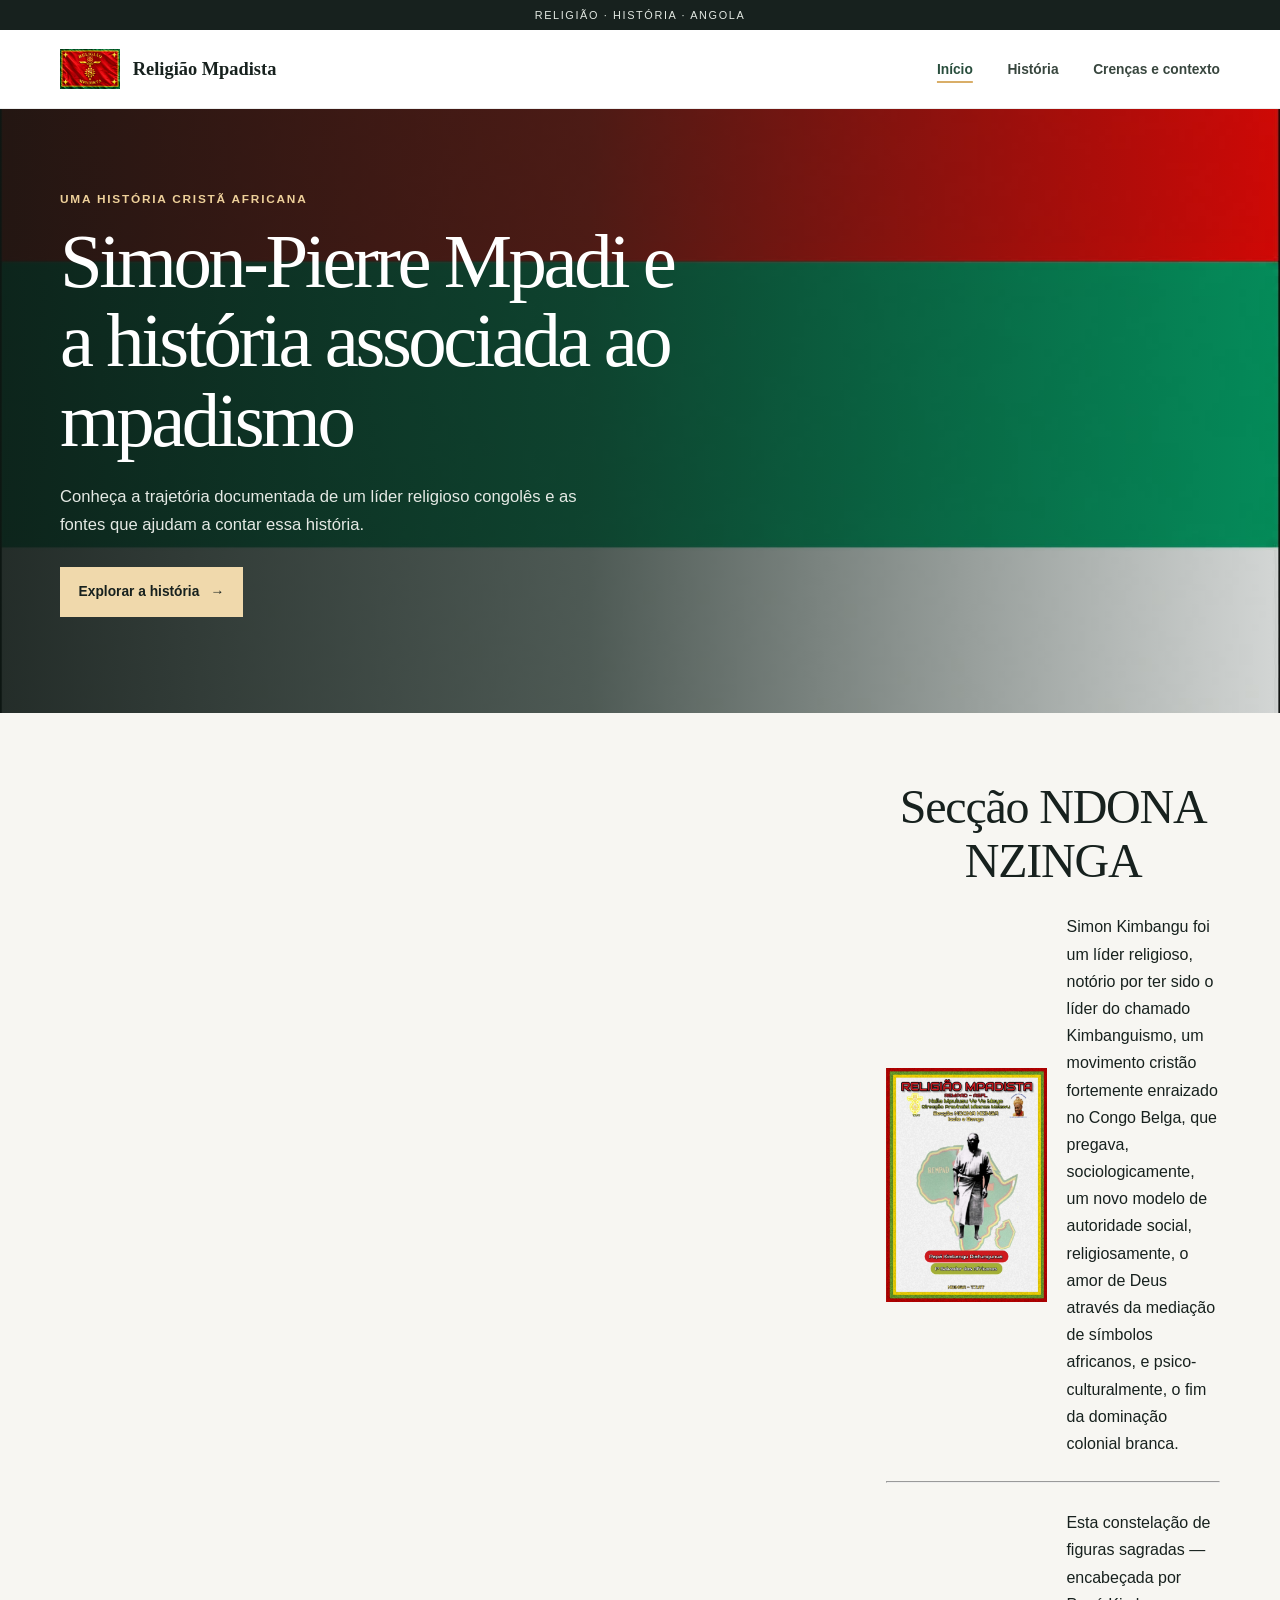
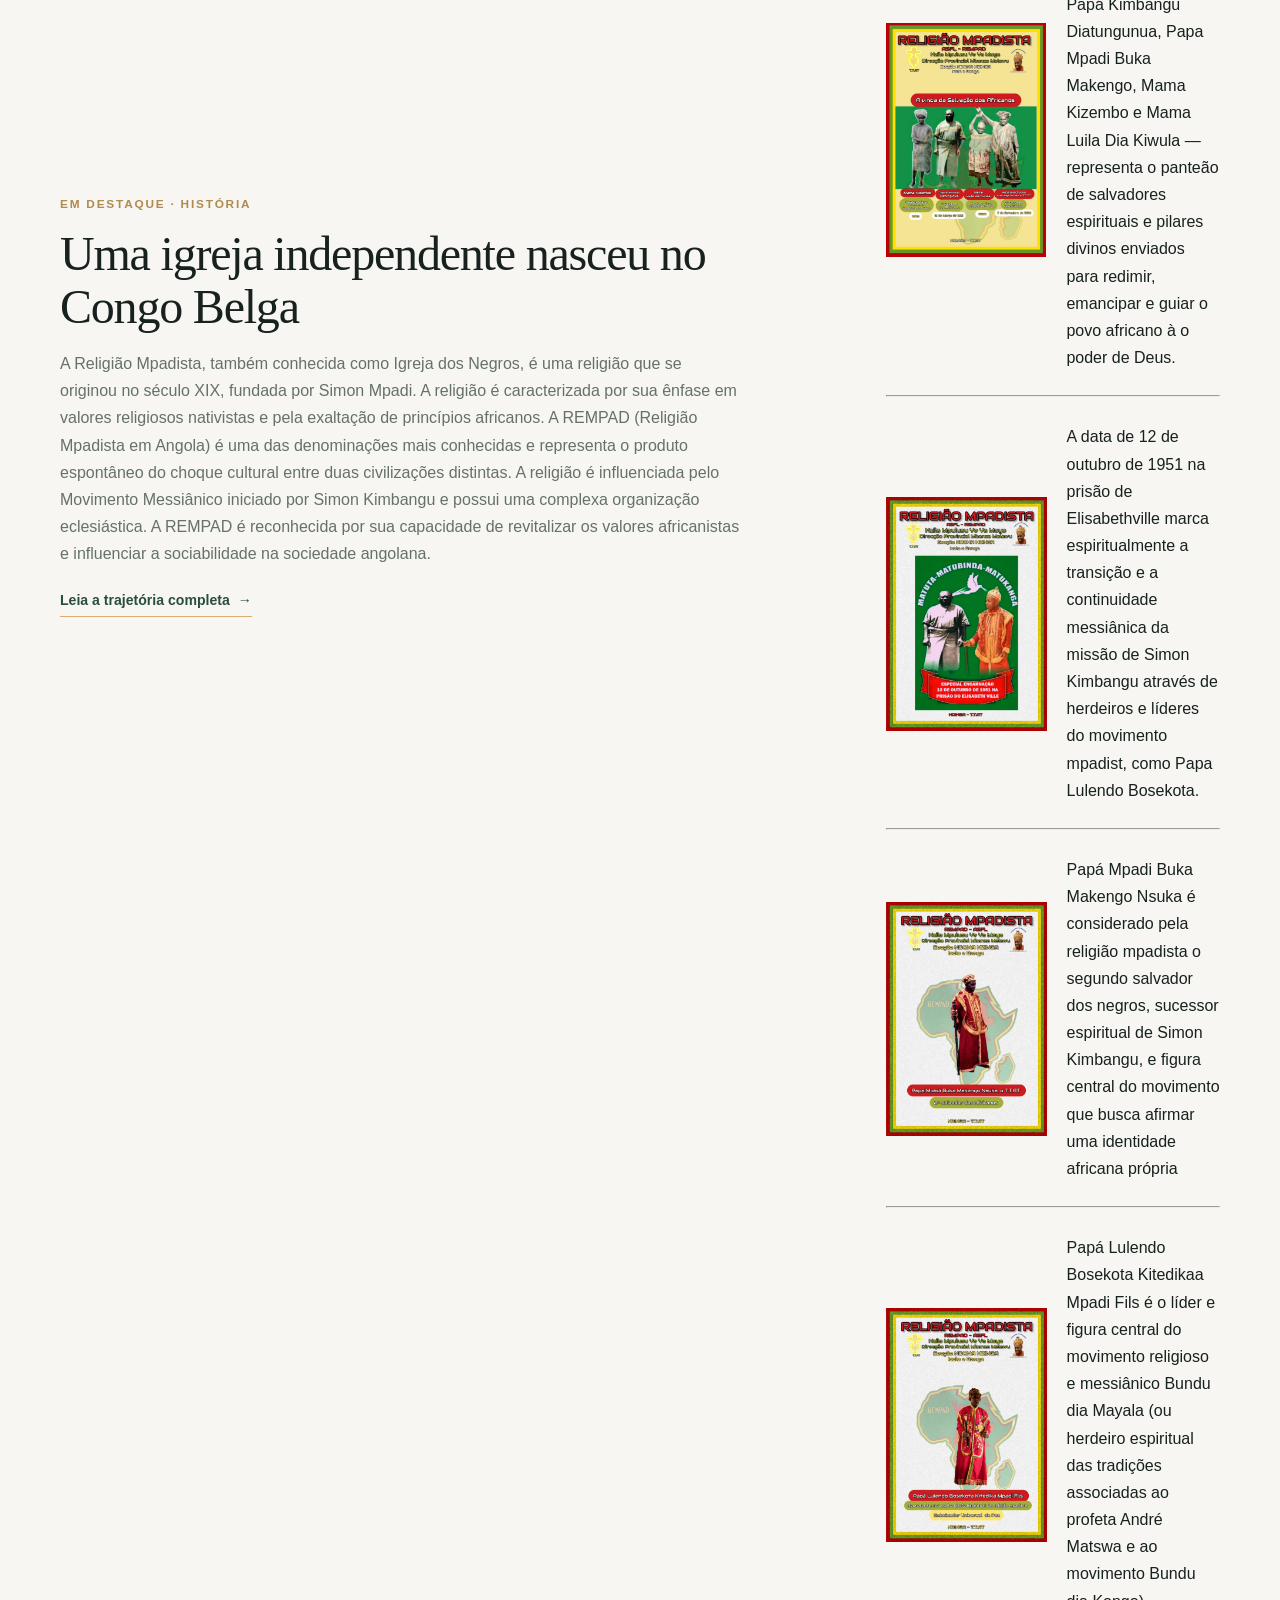
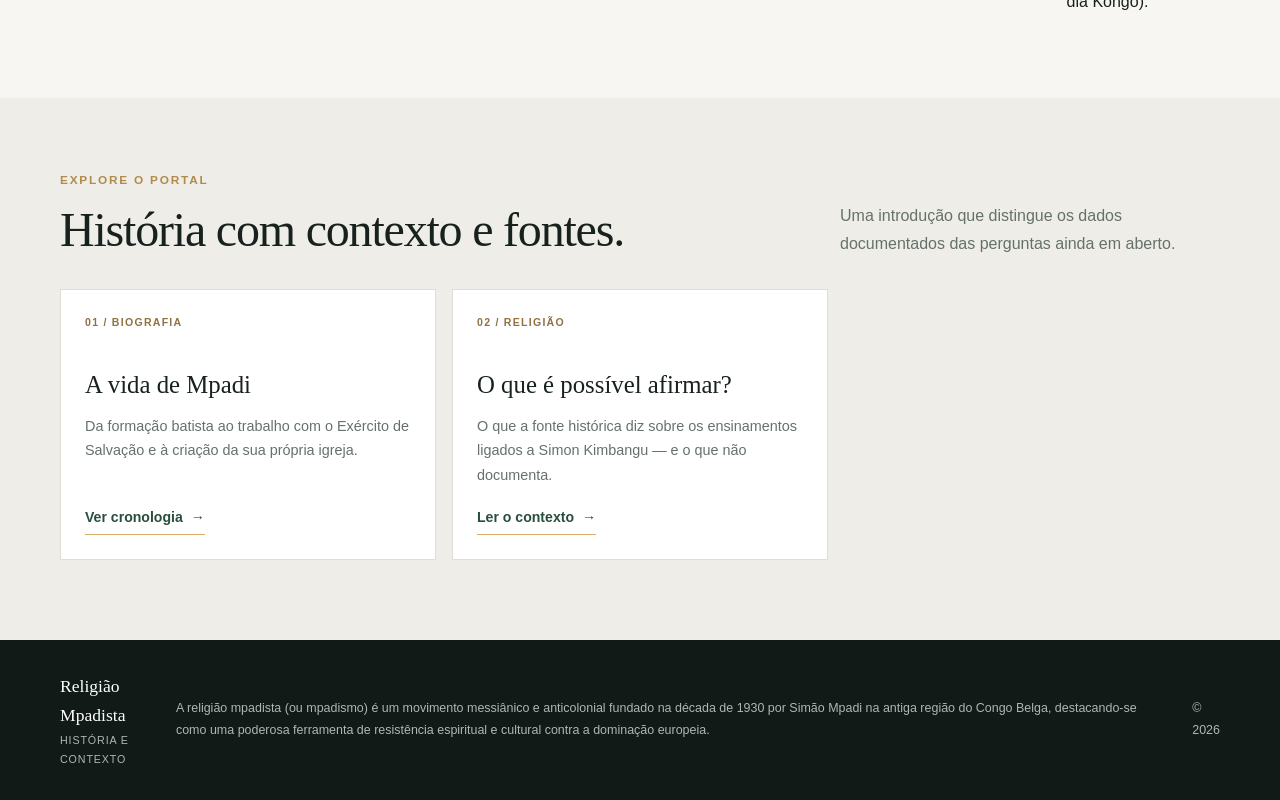
==== index.html @ f5feffe5 "k" ====
<!DOCTYPE html>
<html lang="pt">
<head>
    <meta charset="UTF-8">
    <meta name="viewport" content="width=device-width, initial-scale=1">
    <meta name="theme-color" content="#17211e">
    <meta name="description" content="Portal introdutório sobre Simon-Pierre Mpadi e a história do movimento mpadista, com fontes e contexto.">
    <title>Mpadismo — História, contexto e fontes</title>
    <link rel="stylesheet" href="style.css">
    <script src="script.js" defer></script>
</head>
<body>
    <a class="skip-link" href="#conteudo">Saltar para o conteúdo</a>
    <div class="topbar">RELIGIÃO · HISTÓRIA · ANGOLA</div>
    <header class="site-header">
        <nav class="nav-wrap" aria-label="Navegação principal">
            <a class="brand" href="index.html" aria-label="Mpadismo, página inicial">
                <span class="brand-mark"><img class="imglogo" src="Informações/Mpadista/WhatsApp Image 2026-10-21 at 21.23.29 (1).jpeg" alt=""></span>
                <span class="brand-name">Religião Mpadista</span>
            </a>
            <button class="menu-toggle" type="button" aria-expanded="false" aria-controls="menu-principal">Menu</button>
            <ul class="nav-links" id="menu-principal">
                <li><a href="index.html" aria-current="page">Início</a></li>
                <li><a href="historia.html">História</a></li>
                <li><a href="crencas.html">Crenças e contexto</a></li>
                
            </ul>
        </nav>
    </header>

    <main id="conteudo">
        <section class="hero">
            <img class="hero-image" src="Informações/Mpadista/WhatsApp Image 2026-10-21 at 21.23.34.jpeg" alt="Vista do rio Congo a partir de Kinshasa" fetchpriority="high">
            <div class="hero-shade"></div>
            <div class="hero-content">
                <p class="eyebrow">Uma história cristã africana</p>
                <h1>Simon-Pierre Mpadi e a história associada ao mpadismo</h1>
                <p>Conheça a trajetória documentada de um líder religioso congolês e as fontes que ajudam a contar essa história.</p>
                <a class="button button-gold" href="historia.html">Explorar a história <span aria-hidden="true">→</span></a>
            </div>
            
        </section>

        <section class="lead-section page-width" aria-labelledby="lead-title">
            <article class="lead-story">
                <div>
                    <p class="section-kicker">Em destaque · História</p>
                    <h2 id="lead-title">Uma igreja independente nasceu no Congo Belga</h2>
                    <p>A Religião Mpadista, também conhecida como Igreja dos Negros, é uma religião que se originou no século XIX, fundada por Simon Mpadi. A religião é caracterizada por sua ênfase em valores religiosos nativistas e pela exaltação de princípios africanos. A REMPAD (Religião Mpadista em Angola) é uma das denominações mais conhecidas e representa o produto espontâneo do choque cultural entre duas civilizações distintas. A religião é influenciada pelo Movimento Messiânico iniciado por Simon Kimbangu e possui uma complexa organização eclesiástica. A REMPAD é reconhecida por sua capacidade de revitalizar os valores africanistas e influenciar a sociabilidade na sociedade angolana. 
                    </p>
                    <a class="text-link" href="historia.html">Leia a trajetória completa <span aria-hidden="true">→</span></a>
                </div>
                <div>
                    
                    <h2 class="nzinga">Secção NDONA NZINGA</h2>
                    <section class="secimg">
                        <img class="imgf" src="Informações/Mpadista/WhatsApp Image 2026-10-21 at 21.23.28.jpeg" alt="">
                        
                        <p>Simon Kimbangu foi um líder religioso, notório por ter sido o líder do chamado Kimbanguismo, um movimento cristão fortemente enraizado no Congo Belga, que pregava, sociologicamente, um novo modelo de autoridade social, religiosamente, o amor de Deus através da mediação de símbolos africanos, e psico-culturalmente, o fim da dominação colonial branca.</p>
                    </section>
                    <hr>
                    <section class="secimg">
                        <img class="imgf" src="Informações/Mpadista/WhatsApp Image 2026-10-21 at 21.23.29 (2).jpeg" alt="">
                        <p>Esta constelação de figuras sagradas — encabeçada por Papá Kimbangu Diatungunua, Papa Mpadi Buka Makengo, Mama Kizembo e Mama Luila Dia Kiwula — representa o panteão de salvadores espirituais e pilares divinos enviados para redimir, emancipar e guiar o povo africano à o poder de Deus.</p>
                    </section>
                    <hr>
                    <section class="secimg">
                        <img class="imgf" src="Informações/Mpadista/WhatsApp Image 2026-10-21 at 21.23.29.jpeg" alt="">
                        <p>A data de 12 de outubro de 1951 na prisão de Elisabethville marca espiritualmente a transição e a continuidade messiânica da missão de Simon Kimbangu através de herdeiros e líderes do movimento mpadist, como Papa Lulendo Bosekota.</p>
                    </section>
                    <hr>
                    <section class="secimg">
                        <img class="imgf" src="Informações/Mpadista/WhatsApp Image 2026-10-21 at 21.23.30 (1).jpeg" alt="">
                        <p>Papá Mpadi Buka Makengo Nsuka é considerado pela religião mpadista o segundo salvador dos negros, sucessor espiritual de Simon Kimbangu, e figura central do movimento que busca afirmar uma identidade africana própria </p>
                    </section>
                    <hr>
                    <section class="secimg">
                        <img class="imgf" src="Informações/Mpadista/WhatsApp Image 2026-10-21 at 21.23.30.jpeg" alt="">
                        <p>Papá Lulendo Bosekota Kitedikaa Mpadi Fils é o líder e figura central do movimento religioso e messiânico Bundu dia Mayala (ou herdeiro espiritual das tradições associadas ao profeta André Matswa e ao movimento Bundu dia Kongo).</p>
                    </section>
                    
                </div>
            </article>
        </section>

        <section class="topics-section">
            <div class="page-width">
                <div class="section-heading">
                    <div>
                        <p class="section-kicker">Explore o portal</p>
                        <h2>História com contexto e fontes.</h2>
                    </div>
                    <p>Uma introdução que distingue os dados documentados das perguntas ainda em aberto.</p>
                </div>
                <div class="card-grid">
                    <article class="topic-card">
                        <span class="card-index">01 / BIOGRAFIA</span>
                        <h3>A vida de Mpadi</h3>
                        <p>Da formação batista ao trabalho com o Exército de Salvação e à criação da sua própria igreja.</p>
                        <a class="text-link" href="historia.html">Ver cronologia <span aria-hidden="true">→</span></a>
                    </article>
                    <article class="topic-card">
                        <span class="card-index">02 / RELIGIÃO</span>
                        <h3>O que é possível afirmar?</h3>
                        <p>O que a fonte histórica diz sobre os ensinamentos ligados a Simon Kimbangu — e o que não documenta.</p>
                        <a class="text-link" href="crencas.html">Ler o contexto <span aria-hidden="true">→</span></a>
                    </article>
                </div>
            </div>
        </section>

    </main>

    <footer class="site-footer">
        <div class="page-width footer-inner">
            <a class="footer-brand" href="index.html">Religião Mpadista <span>História e contexto</span></a>
            <p>A religião mpadista (ou mpadismo) é um movimento messiânico e anticolonial fundado na década de 1930 por Simão Mpadi na antiga região do Congo Belga, destacando-se como uma poderosa ferramenta de resistência espiritual e cultural contra a dominação europeia.</p>
            <p>© <span data-current-year>2026</span></p>
        </div>
    </footer>
</body>
</html>
---- style.css ----
:root {
    color-scheme: light;
    --ink: #1b2521;
    --muted: #65716a;
    --paper: #f7f6f2;
    --white: #fff;
    --green: #294e3d;
    --green-dark: #17211e;
    --gold: #d9ae68;
    --line: #e5e2da;
    --serif: Georgia, "Times New Roman", serif;
    --sans: "Segoe UI", Arial, sans-serif;
}

*,
*::before,
*::after {
    box-sizing: border-box;
}

html {
    scroll-behavior: smooth;
    scroll-padding-top: 6rem;
}

body {
    margin: 0;
    color: var(--ink);
    background: var(--paper);
    font-family: var(--sans);
    line-height: 1.7;
}

a {
    color: inherit;
}

a:focus-visible,
button:focus-visible {
    outline: 3px solid var(--gold);
    outline-offset: 4px;
}

.skip-link {
    position: fixed;
    z-index: 10;
    top: 0.75rem;
    left: 0.75rem;
    padding: 0.65rem 1rem;
    transform: translateY(-160%);
    color: var(--white);
    background: var(--green-dark);
}

.skip-link:focus {
    transform: translateY(0);
}

.topbar {
    padding: 0.35rem 1.5rem;
    color: #e2e8e2;
    background: var(--green-dark);
    font-size: 0.68rem;
    letter-spacing: 0.15em;
    text-align: center;
}

.site-header {
    position: sticky;
    z-index: 5;
    top: 0;
    border-bottom: 1px solid rgb(23 33 30 / 8%);
    background: rgb(255 255 255 / 97%);
    backdrop-filter: blur(12px);
}

.nav-wrap,
.page-width {
    width: min(1160px, calc(100% - 3rem));
    margin: auto;
}

.nav-wrap {
    display: flex;
    min-height: 78px;
    align-items: center;
    justify-content: space-between;
    gap: 2rem;
}

.brand {
    display: inline-flex;
    align-items: center;
    gap: 0.8rem;
    text-decoration: none;
}

.brand-mark {
    display: grid;
    font-size: 1.3rem;
}

.brand-name {
    display: grid;
    color: var(--green-dark);
    font-family: var(--serif);
    font-size: 1.15rem;
    font-weight: 700;
    line-height: 1.1;
}

.brand-name small {
    margin-top: 0.3rem;
    color: var(--muted);
    font-family: var(--sans);
    font-size: 0.6rem;
    font-weight: 500;
    letter-spacing: 0.14em;
    text-transform: uppercase;
}

.nav-links {
    display: flex;
    margin: 0;
    padding: 0;
    align-items: center;
    gap: clamp(1rem, 2.7vw, 2.2rem);
    list-style: none;
}

.nav-links a {
    color: #38463e;
    font-size: 0.86rem;
    font-weight: 600;
    text-decoration: none;
}

.nav-links a:hover,
.nav-links a[aria-current="page"] {
    color: var(--green);
}

.nav-links a[aria-current="page"] {
    text-decoration: underline;
    text-decoration-color: var(--gold);
    text-decoration-thickness: 2px;
    text-underline-offset: 7px;
}

.menu-toggle {
    display: none;
    padding: 0.55rem 0.75rem;
    border: 1px solid var(--line);
    color: var(--ink);
    background: var(--white);
    font: inherit;
    cursor: pointer;
}

.hero {
    position: relative;
    display: grid;
    min-height: 570px;
    overflow: hidden;
    align-items: center;
    color: var(--white);
    background: var(--green-dark);
}

.hero-image,
.hero-shade {
    position: absolute;
    inset: 0;
    width: 100%;
    height: 100%;
}

.hero-image {
    object-fit: cover;
    object-position: center 52%;
}

.hero-shade {
    background: linear-gradient(90deg, rgb(14 24 20 / 91%) 0%, rgb(19 35 28 / 75%) 46%, rgb(19 35 28 / 18%) 100%);
}

.hero-content {
    position: relative;
    z-index: 1;
    width: min(1160px, calc(100% - 3rem));
    margin: auto;
    padding: 5rem 0 6rem;
}

.hero-content > * {
    max-width: 650px;
}

.eyebrow,
.section-kicker {
    margin: 0 0 0.8rem;
    color: #b08a4e;
    font-size: 0.74rem;
    font-weight: 700;
    letter-spacing: 0.15em;
    text-transform: uppercase;
}

.hero .eyebrow {
    color: #eed09a;
}

h1,
h2,
h3 {
    font-family: var(--serif);
    font-weight: 500;
}

.hero h1 {
    margin: 0;
    font-size: clamp(2.8rem, 6vw, 5rem);
    letter-spacing: -0.045em;
    line-height: 1.04;
}

.hero-content > p:not(.eyebrow) {
    max-width: 540px;
    margin: 1.35rem 0 1.75rem;
    color: #e4e9e4;
    font-size: 1.04rem;
}

.button {
    display: inline-flex;
    min-height: 46px;
    padding: 0.75rem 1.1rem;
    align-items: center;
    justify-content: center;
    gap: 0.7rem;
    border: 1px solid transparent;
    font-size: 0.86rem;
    font-weight: 700;
    text-decoration: none;
    transition: background-color 160ms ease, color 160ms ease;
}

.button-gold {
    color: var(--green-dark);
    background: #f0d9ac;
}

.button-gold:hover {
    background: var(--white);
}

.button-dark {
    color: var(--white);
    background: var(--green);
}

.button-dark:hover {
    background: var(--green-dark);
}

.image-credit {
    position: absolute;
    z-index: 1;
    right: 1.5rem;
    bottom: 0.6rem;
    max-width: min(500px, calc(100% - 3rem));
    margin: 0;
    color: #edf0ed;
    font-size: 0.67rem;
    text-align: right;
}

.image-credit a {
    text-decoration-color: #f0d9ac;
    text-underline-offset: 2px;
}

.lead-section {
    padding-top: 4.2rem;
    padding-bottom: 4.2rem;
}

.lead-story {
    display: grid;
    grid-template-columns: 1.5fr 0.65fr;
    gap: 3.5rem;
    align-items: center;
}

.lead-story h2,
.section-heading h2,
.article-hero h1,
.explainer-block h2,
.sources-content h2 {
    margin: 0;
    color: var(--green-dark);
    font-size: clamp(2rem, 4vw, 3rem);
    letter-spacing: -0.025em;
    line-height: 1.12;
}

.lead-story > div > p:not(.section-kicker) {
    max-width: 680px;
    margin: 1rem 0 1.15rem;
    color: var(--muted);
}

.text-link {
    display: inline-flex;
    padding-bottom: 0.2rem;
    align-items: center;
    gap: 0.5rem;
    border-bottom: 1px solid var(--gold);
    color: var(--green);
    font-size: 0.88rem;
    font-weight: 700;
    text-decoration: none;
}

.text-link:hover {
    color: var(--green-dark);
}

.fact-box {
    padding: 1.4rem 1.5rem;
    border-left: 3px solid var(--gold);
    background: #eeede7;
}

.fact-year {
    color: var(--green);
    font-family: var(--serif);
    font-size: 2.8rem;
    line-height: 1;
}

.fact-box p {
    margin: 0.65rem 0;
    color: #56625b;
    font-size: 0.88rem;
}

.fact-box a {
    color: var(--green);
    font-size: 0.77rem;
    font-weight: 700;
}

.topics-section {
    padding: 4.5rem 0 5rem;
    background: #eeede7;
}

.section-heading {
    display: flex;
    margin-bottom: 2rem;
    align-items: end;
    justify-content: space-between;
    gap: 2rem;
}

.section-heading > p {
    max-width: 380px;
    margin: 0;
    color: var(--muted);
}

.card-grid {
    display: grid;
    grid-template-columns: repeat(3, 1fr);
    gap: 1rem;
}

.topic-card {
    display: flex;
    min-height: 250px;
    padding: 1.5rem;
    flex-direction: column;
    align-items: flex-start;
    border: 1px solid #dfddd5;
    background: var(--white);
}

.card-index {
    color: #927142;
    font-size: 0.66rem;
    font-weight: 700;
    letter-spacing: 0.12em;
}

.topic-card h3 {
    margin: 2rem 0 0.5rem;
    color: var(--green-dark);
    font-size: 1.55rem;
}

.topic-card p {
    flex: 1;
    margin: 0 0 1.2rem;
    color: var(--muted);
    font-size: 0.9rem;
}

.quote-strip {
    padding: 3.5rem 0;
    color: #e5ebe5;
    background: var(--green);
}

.quote-inner {
    display: grid;
    grid-template-columns: 0.55fr 1.4fr 0.8fr;
    gap: 2rem;
    align-items: center;
}

.quote-inner .section-kicker {
    margin: 0;
    color: #f0d9ac;
}

.quote-inner blockquote {
    margin: 0;
    color: var(--white);
    font-family: var(--serif);
    font-size: clamp(1.45rem, 2.5vw, 2rem);
    line-height: 1.2;
}

.quote-inner > p:last-child {
    margin: 0;
    color: #d0dbd2;
    font-size: 0.84rem;
}

.site-footer {
    padding: 2rem 0;
    color: #d1d8d2;
    background: #111a17;
}

.footer-inner {
    display: flex;
    align-items: center;
    justify-content: space-between;
    gap: 1.5rem;
}

.footer-brand {
    color: var(--white);
    font-family: var(--serif);
    font-size: 1.1rem;
    text-decoration: none;
}

.footer-brand span {
    display: block;
    color: #aeb8b0;
    font-family: var(--sans);
    font-size: 0.67rem;
    letter-spacing: 0.08em;
    text-transform: uppercase;
}

.footer-inner p {
    margin: 0;
    color: #aeb8b0;
    font-size: 0.78rem;
}

.article-hero {
    padding: 4.5rem 0 3.75rem;
    background: #eeede7;
}

.article-hero h1 {
    max-width: 850px;
    font-size: clamp(2.5rem, 5vw, 4rem);
}

.article-hero > div > p:last-child {
    max-width: 740px;
    margin: 1rem 0 0;
    color: var(--muted);
    font-size: 1rem;
}

.article-layout {
    display: grid;
    padding-top: 3.5rem;
    padding-bottom: 5rem;
    grid-template-columns: minmax(0, 2fr) minmax(240px, 0.9fr);
    gap: clamp(2rem, 6vw, 5rem);
    align-items: start;
}

.article-body {
    min-width: 0;
}

.article-intro {
    margin: 0 0 2rem;
    color: #37463e;
    font-family: var(--serif);
    font-size: 1.4rem;
    line-height: 1.5;
}

.timeline {
    border-top: 1px solid var(--line);
}

.timeline-item {
    display: grid;
    padding: 1.35rem 0;
    grid-template-columns: 125px 1fr;
    gap: 1rem;
    border-bottom: 1px solid var(--line);
}

.timeline-date {
    padding-top: 0.15rem;
    color: #947342;
    font-size: 0.78rem;
    font-weight: 700;
    letter-spacing: 0.05em;
}

.timeline-item h2 {
    margin: 0 0 0.35rem;
    color: var(--green-dark);
    font-family: var(--serif);
    font-size: 1.35rem;
}

.timeline-item p,
.explainer-block p,
.fact-check p,
.sources-content p {
    margin: 0;
    color: var(--muted);
    font-size: 0.94rem;
}

.editorial-note,
.fact-check {
    margin-top: 2rem;
    padding: 1.4rem 1.5rem;
    border-left: 3px solid var(--gold);
    background: #eeede7;
}

.editorial-note h2,
.fact-check h2 {
    margin: 0 0 0.55rem;
    color: var(--green-dark);
    font-family: var(--serif);
    font-size: 1.35rem;
}

.editorial-note p {
    margin: 0;
    color: #59645d;
    font-size: 0.88rem;
}

.source-line {
    margin: 2rem 0 0;
    padding-top: 1rem;
    border-top: 1px solid var(--line);
    color: var(--muted);
    font-size: 0.82rem;
}

.source-line a {
    color: var(--green);
    font-weight: 700;
}

.article-aside {
    display: grid;
    gap: 1.25rem;
}

.side-photo {
    margin: 0;
    background: var(--white);
}

.side-photo img {
    display: block;
    width: 100%;
    aspect-ratio: 4 / 3;
    object-fit: cover;
}

.side-photo figcaption {
    padding: 0.75rem 0.85rem;
    color: var(--muted);
    font-size: 0.69rem;
    line-height: 1.55;
}

.side-photo figcaption a {
    color: var(--green);
}

.aside-card {
    padding: 1.25rem;
    border: 1px solid var(--line);
    background: var(--white);
}

.aside-card h2 {
    margin: 0 0 1rem;
    color: var(--green-dark);
    font-family: var(--serif);
    font-size: 1.35rem;
}

.explainer-block {
    padding: 1.5rem 0;
    border-top: 1px solid var(--line);
}

.explainer-block h2 {
    margin-bottom: 0.8rem;
    font-size: 1.75rem;
}

.explainer-block p + p {
    margin-top: 0.8rem;
}

.fact-check ul,
.editorial-policy ul {
    margin: 0 0 1rem;
    padding-left: 1.3rem;
    color: #59645d;
    font-size: 0.9rem;
}

.fact-check li + li,
.editorial-policy li + li {
    margin-top: 0.55rem;
}

.sources-content {
    display: grid;
    max-width: 900px;
    padding-top: 3.5rem;
    padding-bottom: 5rem;
    gap: 1.25rem;
}

.source-card,
.bibliography,
.editorial-policy {
    padding: clamp(1.3rem, 3vw, 2rem);
    border: 1px solid var(--line);
    background: var(--white);
}

.sources-content h2 {
    margin-bottom: 0.85rem;
    font-size: 2rem;
}

.source-card .citation {
    margin: 1rem 0;
    padding: 1rem;
    background: #f3f2ed;
    color: #45534b;
    font-size: 0.87rem;
}

.source-note,
.updated-note {
    margin-top: 1rem !important;
    font-size: 0.79rem !important;
}

.reference-list {
    margin: 1rem 0 0;
    padding-left: 1.3rem;
    color: #56625b;
    font-size: 0.9rem;
}

.reference-list li + li {
    margin-top: 0.75rem;
}

.editorial-policy .updated-note {
    padding-top: 0.85rem;
    border-top: 1px solid var(--line);
}

.imgf {
    height: 26vh;
    max-width: 250px;
}

.secimg {
    display: flex;
    align-items: center;
    gap: 20px;
    color: var(--green-dark);
    margin-top: 10px;
}

.nzinga {
    color: var(--muted);
    text-align: center;
}

.imglogo {
    display: flex;
    height: 40px;
    width: 60px;
}

@media (max-width: 760px) {
    .nav-wrap,
    .page-width {
        width: min(100% - 2rem, 1160px);
    }

    .nav-wrap {
        min-height: 68px;
    }

    .menu-toggle {
        display: inline-block;
    }

    .nav-links {
        position: absolute;
        top: 100%;
        right: 0;
        left: 0;
        display: none;
        padding: 0.65rem 1.25rem 1.2rem;
        flex-direction: column;
        align-items: stretch;
        gap: 0;
        border-top: 1px solid var(--line);
        background: var(--white);
    }

    .nav-links.is-open {
        display: flex;
    }

    .nav-links li {
        border-bottom: 1px solid var(--line);
    }

    .nav-links a,
    .nav-links a[aria-current="page"] {
        display: block;
        padding: 0.8rem 0.25rem;
        text-decoration: none;
    }

    .hero {
        min-height: 520px;
    }

    .hero-content {
        width: min(100% - 2rem, 1160px);
        padding: 4rem 0 5rem;
    }

    .hero-shade {
        background: linear-gradient(90deg, rgb(14 24 20 / 88%), rgb(19 35 28 / 55%));
    }

    .image-credit {
        right: 1rem;
        max-width: calc(100% - 2rem);
        font-size: 0.6rem;
    }

    .lead-story,
    .article-layout {
        grid-template-columns: 1fr;
        gap: 1.5rem;
    }

    .lead-section {
        padding-top: 3rem;
        padding-bottom: 3rem;
    }

    .fact-box {
        max-width: none;
    }

    .section-heading {
        align-items: start;
        flex-direction: column;
        gap: 0.7rem;
    }

    .card-grid {
        grid-template-columns: 1fr;
    }

    .topic-card {
        min-height: 210px;
    }

    .topic-card h3 {
        margin-top: 1.3rem;
    }

    .quote-inner {
        grid-template-columns: 1fr;
        gap: 0.7rem;
    }

    .footer-inner {
        align-items: start;
        flex-direction: column;
        gap: 0.8rem;
    }

    .article-hero {
        padding: 3.2rem 0;
    }

    .article-layout,
    .sources-content {
        padding-top: 2rem;
        padding-bottom: 3.5rem;
    }

    .timeline-item {
        grid-template-columns: 95px 1fr;
        gap: 0.5rem;
    }
}

@media (prefers-reduced-motion: reduce) {
    html {
        scroll-behavior: auto;
    }

    *,
    *::before,
    *::after {
        transition-duration: 0.01ms !important;
    }
}
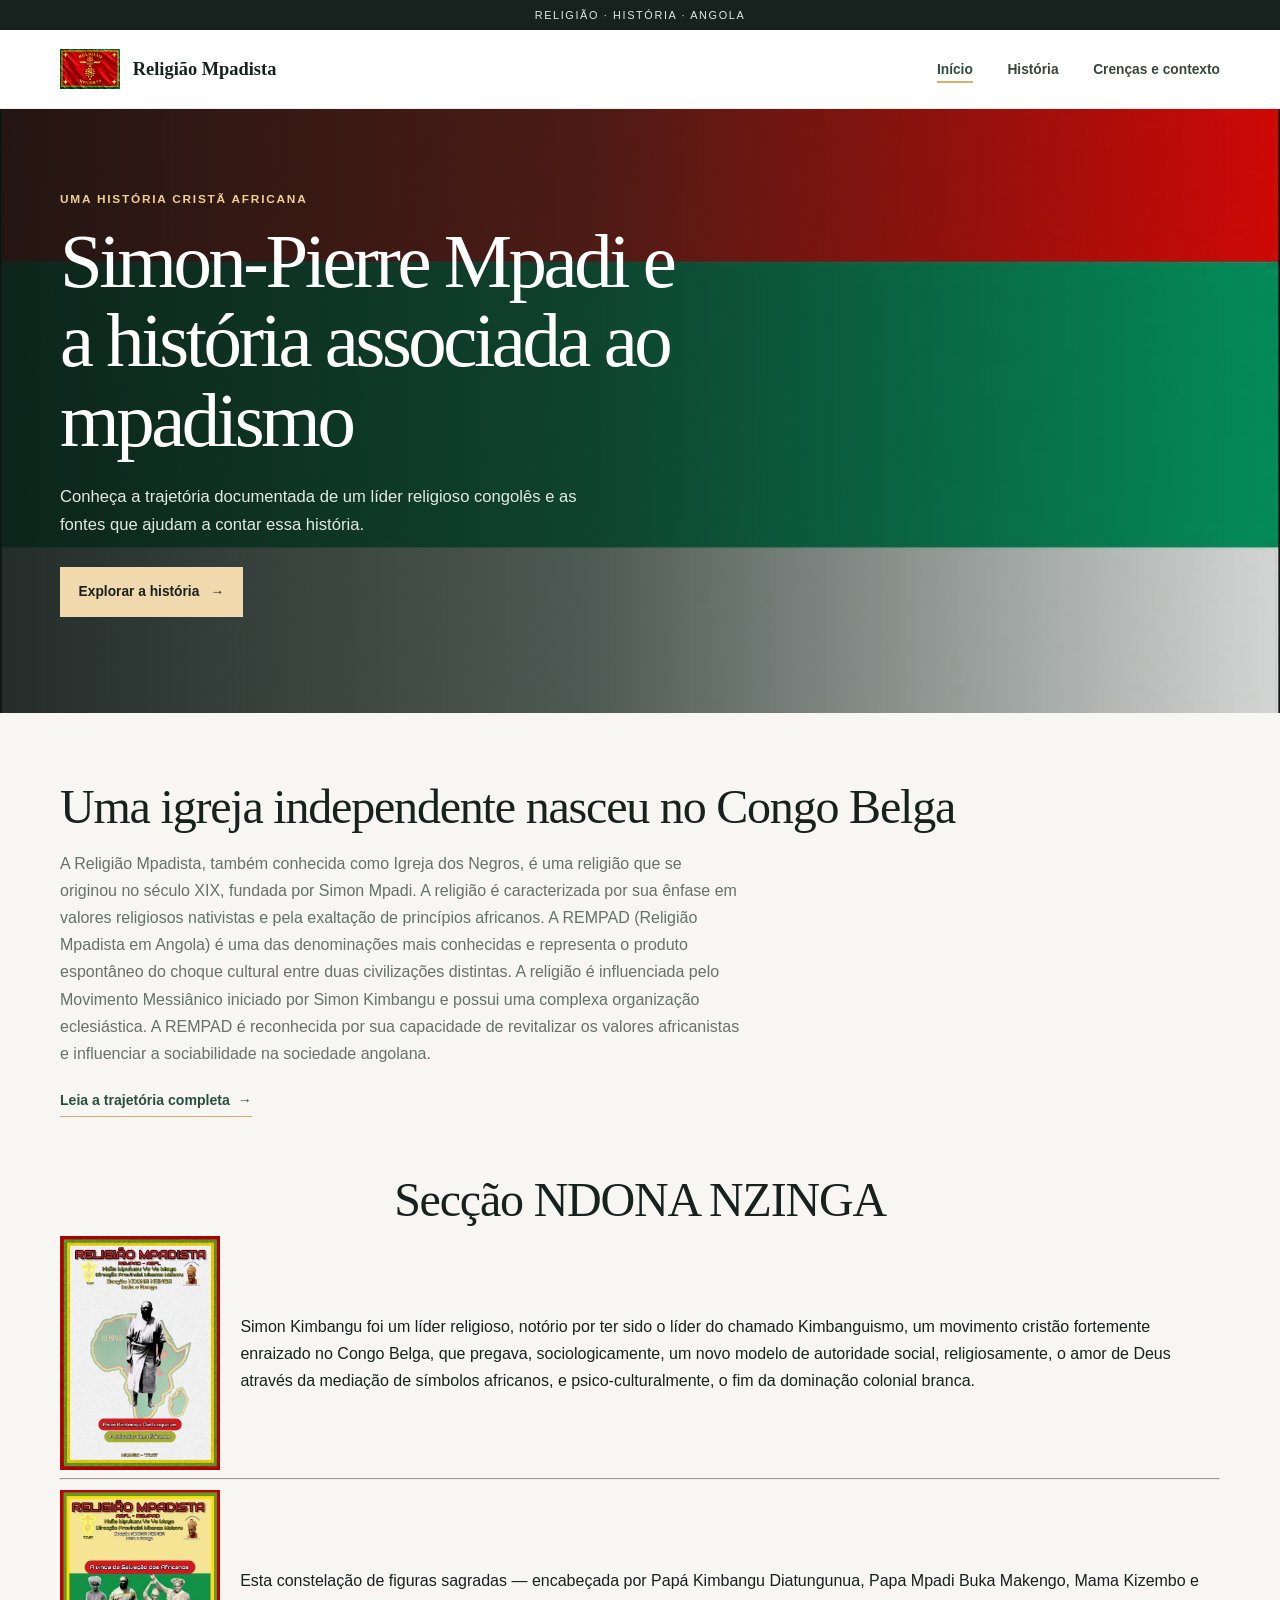
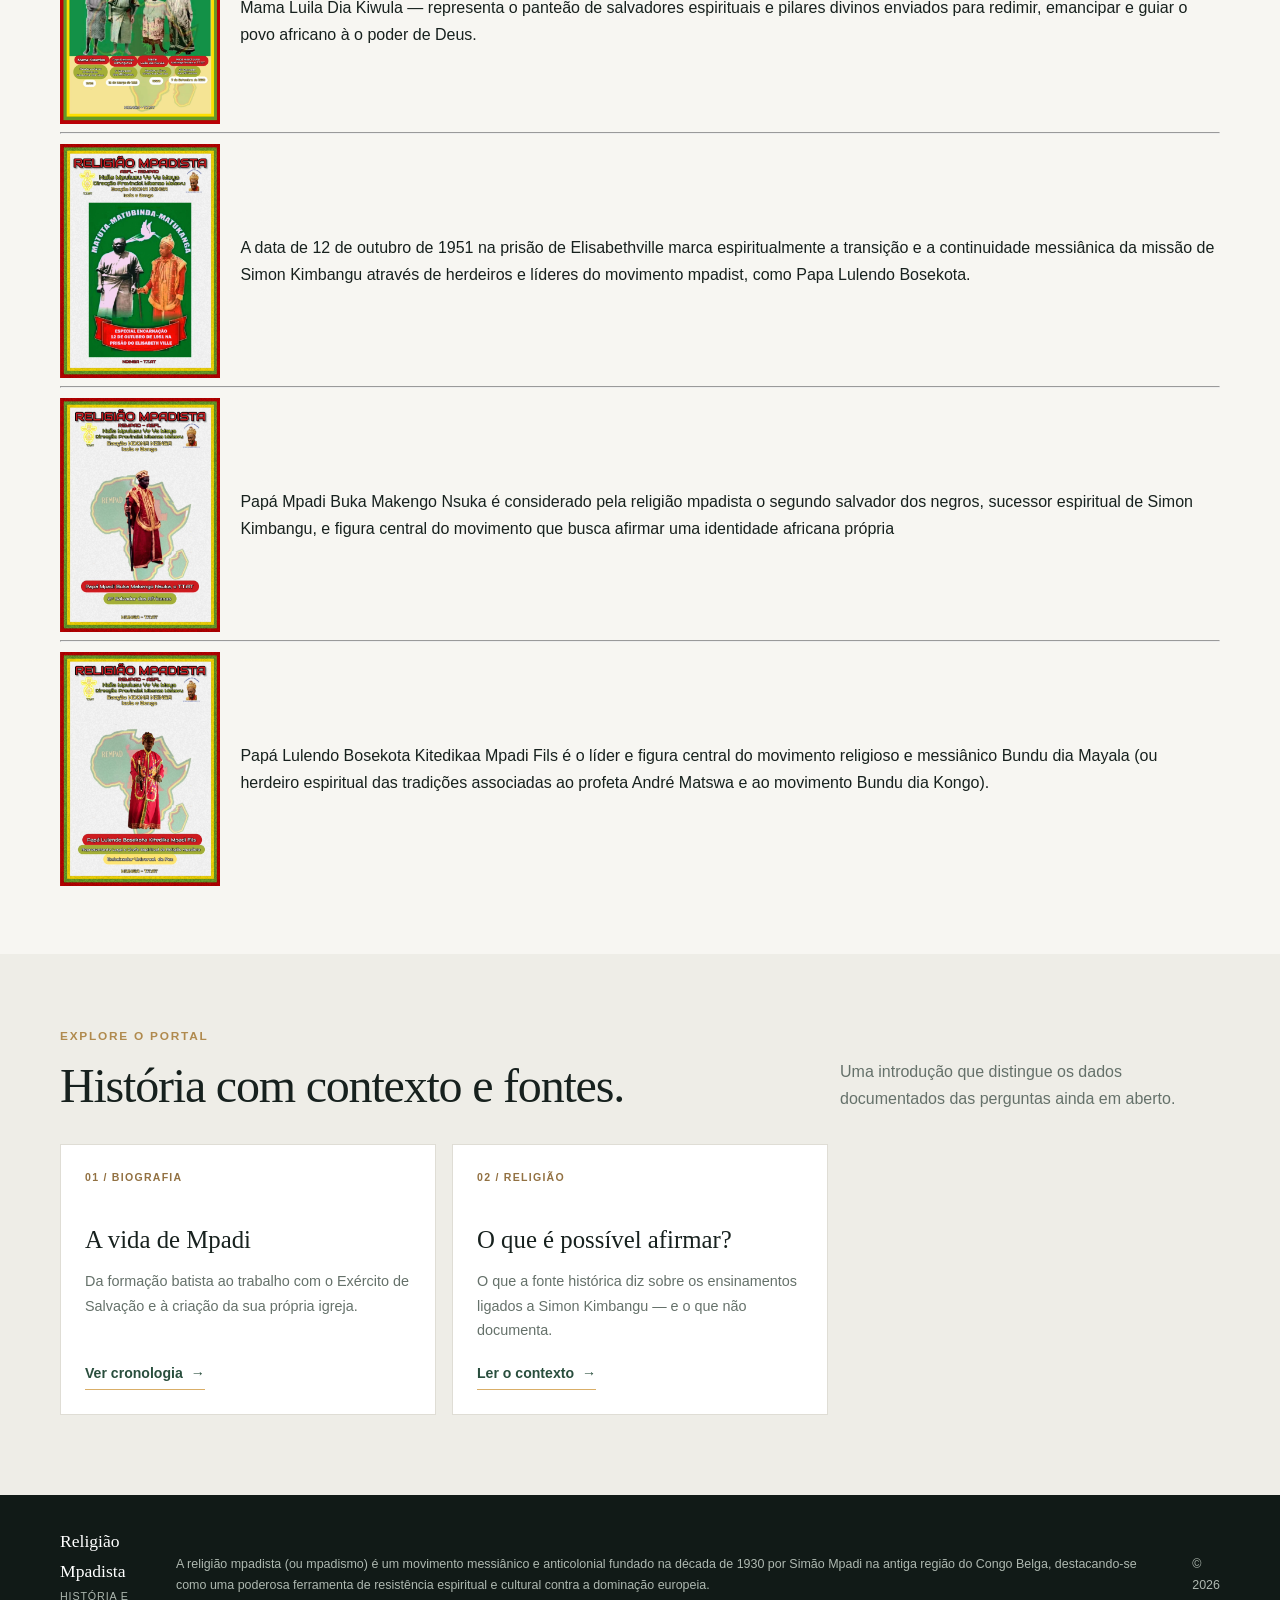
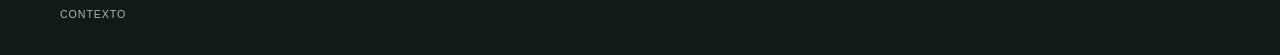
==== commit 02ecf264: "Mpadista Upd" ====
--- a/index.html
+++ b/index.html
@@ -44,7 +44,6 @@
         <section class="lead-section page-width" aria-labelledby="lead-title">
             <article class="lead-story">
                 <div>
-                    <p class="section-kicker">Em destaque · História</p>
                     <h2 id="lead-title">Uma igreja independente nasceu no Congo Belga</h2>
                     <p>A Religião Mpadista, também conhecida como Igreja dos Negros, é uma religião que se originou no século XIX, fundada por Simon Mpadi. A religião é caracterizada por sua ênfase em valores religiosos nativistas e pela exaltação de princípios africanos. A REMPAD (Religião Mpadista em Angola) é uma das denominações mais conhecidas e representa o produto espontâneo do choque cultural entre duas civilizações distintas. A religião é influenciada pelo Movimento Messiânico iniciado por Simon Kimbangu e possui uma complexa organização eclesiástica. A REMPAD é reconhecida por sua capacidade de revitalizar os valores africanistas e influenciar a sociabilidade na sociedade angolana. 
                     </p>
@@ -52,7 +51,7 @@
                 </div>
                 <div>
                     
-                    <h2 class="nzinga">Secção NDONA NZINGA</h2>
+                    <h2 class="nzinga" class="lead-section page-width">Secção NDONA NZINGA</h2>
                     <section class="secimg">
                         <img class="imgf" src="Informações/Mpadista/WhatsApp Image 2026-10-21 at 21.23.28.jpeg" alt="">
                         
--- a/style.css
+++ b/style.css
@@ -287,7 +287,7 @@
 
 .lead-story {
     display: grid;
-    grid-template-columns: 1.5fr 0.65fr;
+    grid-template-columns: 1.5fr;
     gap: 3.5rem;
     align-items: center;
 }
@@ -715,11 +715,13 @@
 }
 
 .nzinga {
+    
     color: var(--muted);
     text-align: center;
 }
 
 .imglogo {
+    
     display: flex;
     height: 40px;
     width: 60px;
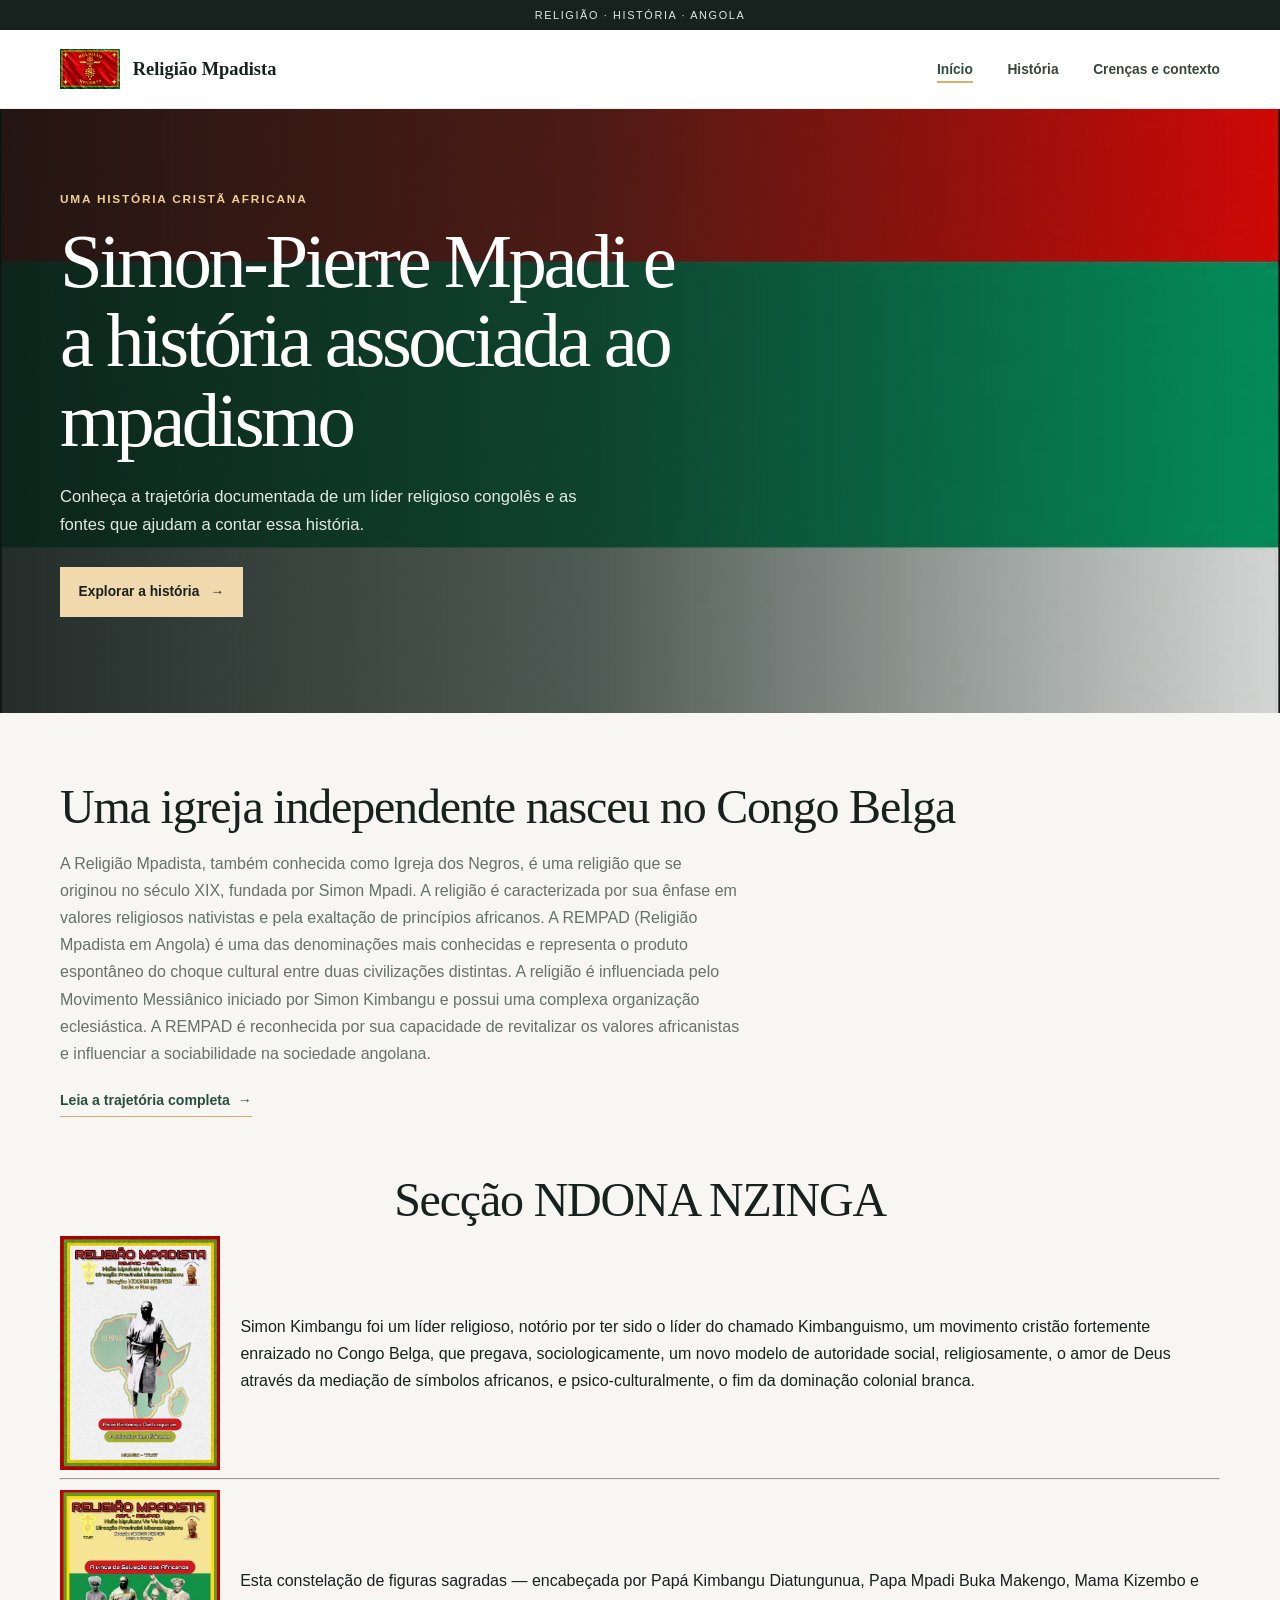
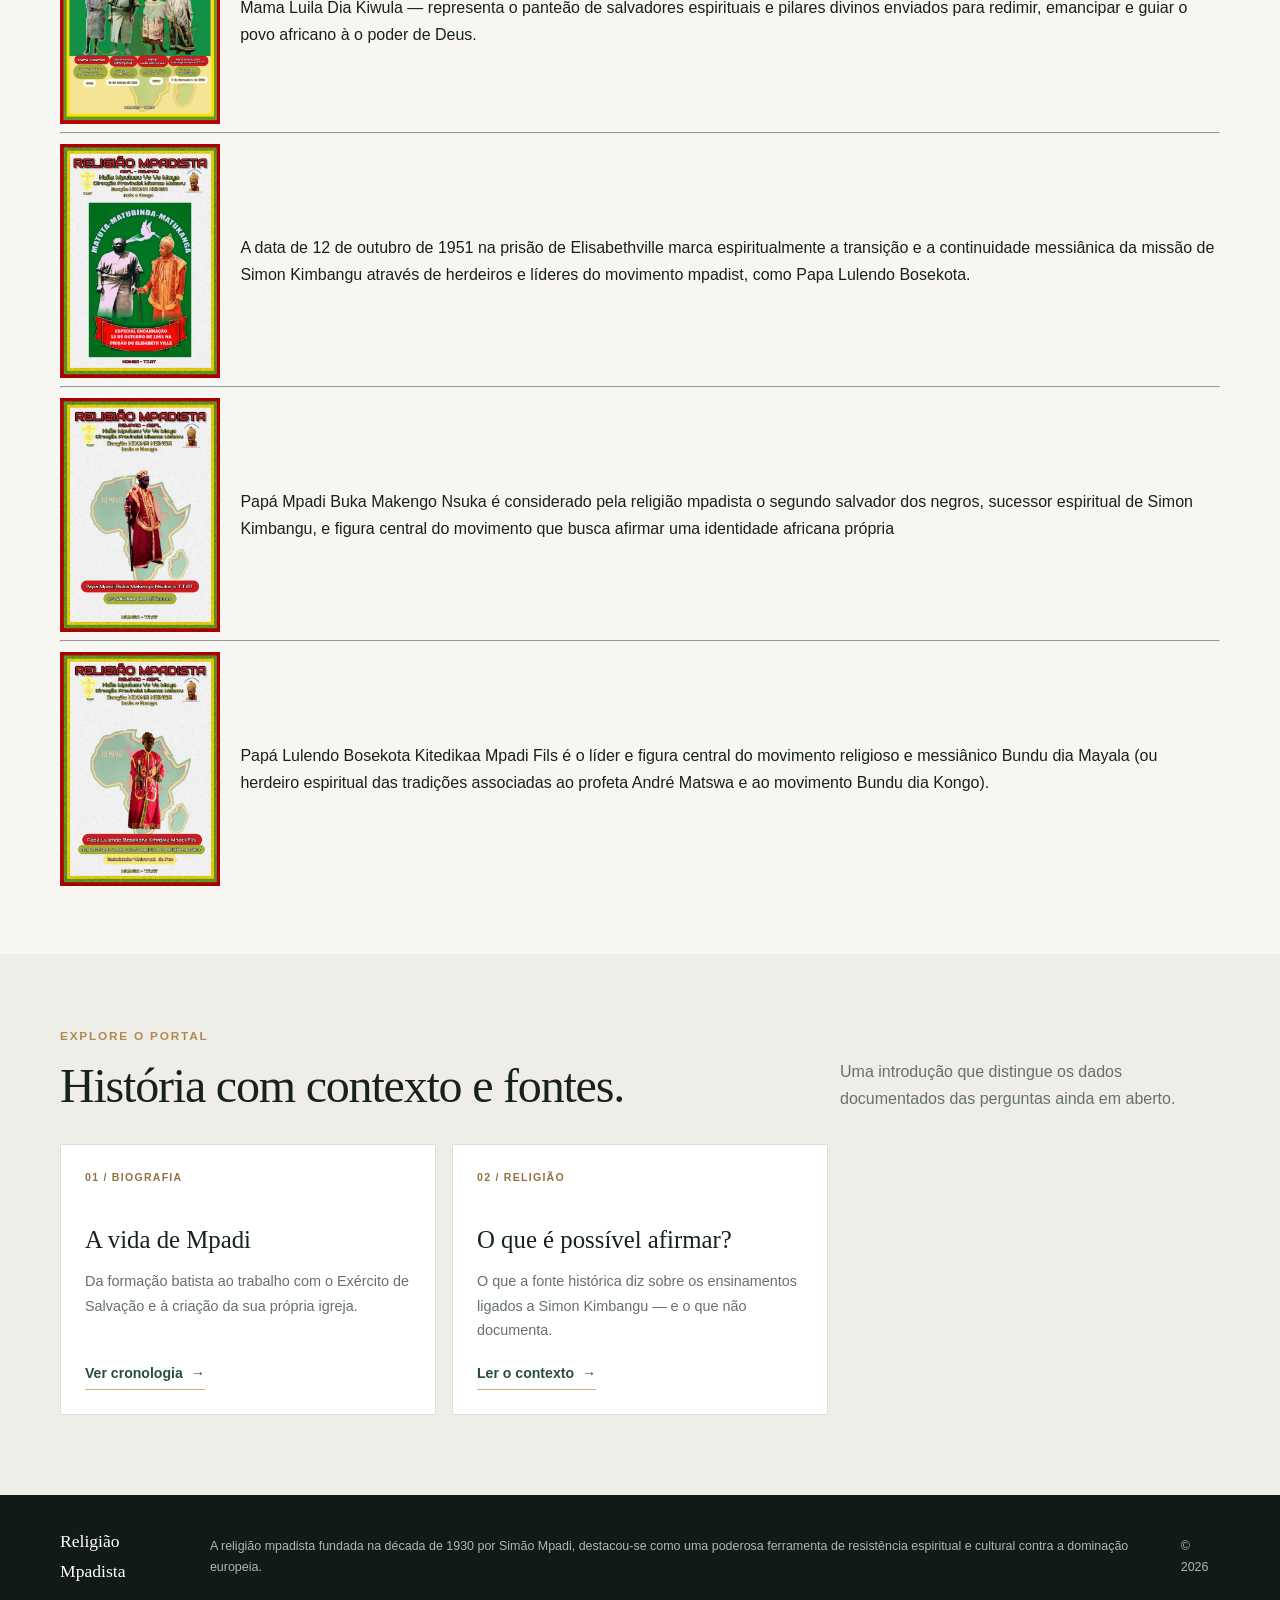
==== commit f71c0615: "upd mpadi" ====
--- a/index.html
+++ b/index.html
@@ -112,8 +112,9 @@
 
     <footer class="site-footer">
         <div class="page-width footer-inner">
-            <a class="footer-brand" href="index.html">Religião Mpadista <span>História e contexto</span></a>
-            <p>A religião mpadista (ou mpadismo) é um movimento messiânico e anticolonial fundado na década de 1930 por Simão Mpadi na antiga região do Congo Belga, destacando-se como uma poderosa ferramenta de resistência espiritual e cultural contra a dominação europeia.</p>
+            <a class="footer-brand" href="index.html">Religião Mpadista</a>
+            <p>A religião mpadista fundada na década de 1930 por Simão Mpadi, destacou-se como uma poderosa ferramenta de resistência espiritual e cultural contra a dominação europeia.
+            </p>
             <p>© <span data-current-year>2026</span></p>
         </div>
     </footer>
